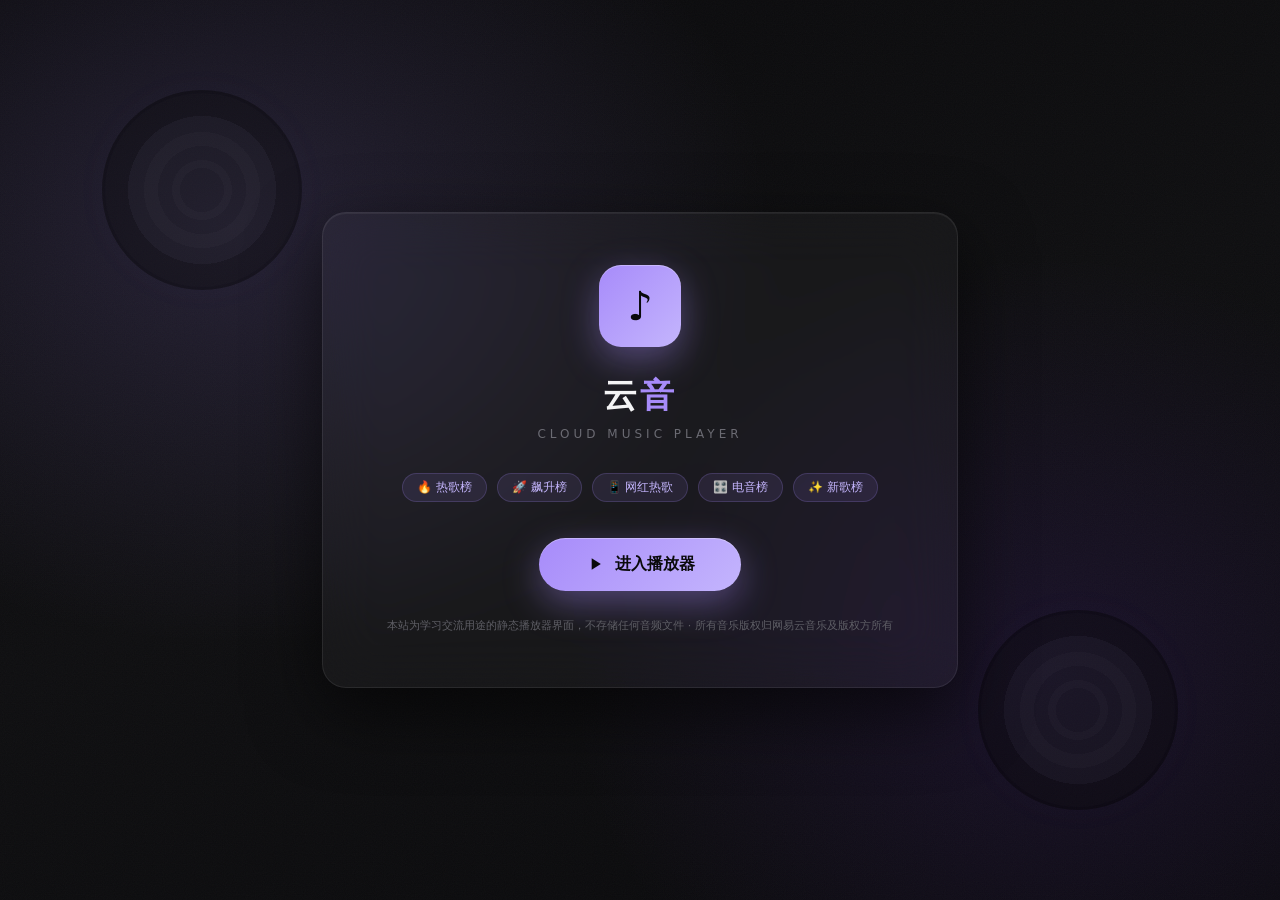
==== index.html @ b5663b60 "feat: 音质选择/歌单导入/收藏备份/定时关闭/快捷键/分享卡/性能优化" ====
<!DOCTYPE html>
<html lang="zh-CN">
<head>
<meta charset="UTF-8" />
<meta name="viewport" content="width=device-width, initial-scale=1.0" />
<title>云音 - 免费在线音乐播放器 | 热歌榜 网红热歌 在线听歌</title>
<meta name="description" content="云音是一款免费在线音乐播放器，提供网易云音乐热歌榜、新歌榜、飙升榜、原创榜、网红热歌榜、电音榜等排行榜，支持在线播放、歌词同步、我的收藏、私人FM，无需下载即可在线听歌。" />
<meta name="keywords" content="在线音乐播放器,免费听歌,热歌榜,网红热歌,网易云音乐,在线听歌,音乐排行榜,飙升榜,新歌榜,免费音乐播放器" />
<meta name="author" content="云音 Cloud Music" />
<meta name="robots" content="index, follow" />
<meta name="theme-color" content="#09090b" />
<link rel="manifest" href="manifest.webmanifest" />
<link rel="icon" type="image/png" sizes="192x192" href="icon-192.png" />
<link rel="apple-touch-icon" href="icon-192.png" />
<meta name="language" content="zh-CN" />
<link rel="canonical" href="./" />
<!-- Open Graph -->
<meta property="og:type" content="website" />
<meta property="og:title" content="云音 - 免费在线音乐播放器" />
<meta property="og:description" content="免费在线音乐播放器，热歌榜、网红热歌榜、飙升榜等多排行榜，在线听歌，支持歌词显示与多源切换。" />
<meta property="og:site_name" content="云音 Cloud Music" />
<meta property="og:locale" content="zh_CN" />
<meta property="og:url" content="https://yunyin-music.github.io/" />
<meta property="og:image" content="https://yunyin-music.github.io/icon-512.png" />
<meta name="twitter:image" content="https://yunyin-music.github.io/icon-512.png" />
<!-- Twitter Card -->
<meta name="twitter:card" content="summary_large_image" />
<meta name="twitter:title" content="云音 - 免费在线音乐播放器" />
<meta name="twitter:description" content="免费在线音乐播放器，多排行榜在线听歌，支持歌词显示。" />
<!-- Structured Data -->
<script type="application/ld+json">
{
  "@context": "https://schema.org",
  "@type": "WebApplication",
  "name": "云音 - 在线音乐播放器",
  "description": "免费在线音乐播放器，提供热歌榜、网红热歌榜、飙升榜等多排行榜，支持在线播放与歌词显示。",
  "applicationCategory": "MusicApplication",
  "operatingSystem": "Web",
  "offers": {
    "@type": "Offer",
    "price": "0",
    "priceCurrency": "CNY"
  }
}
</script>
<style>
  *{box-sizing:border-box;margin:0;padding:0}
  body{
    font-family:-apple-system,BlinkMacSystemFont,"PingFang SC","Microsoft YaHei","Hiragino Sans GB","Segoe UI",system-ui,sans-serif;
    min-height:100vh;
    background:#09090b;
    color:#f4f4f5;
    display:flex;align-items:center;justify-content:center;
    overflow:hidden;
    position:relative;
    -webkit-font-smoothing:antialiased;
    -moz-osx-font-smoothing:grayscale;
  }
  .bg{
    position:fixed;inset:0;z-index:-2;
    background:
      radial-gradient(900px 700px at 18% 25%, rgba(167,139,250,.16), transparent 60%),
      radial-gradient(800px 700px at 82% 75%, rgba(124,58,237,.12), transparent 60%),
      linear-gradient(160deg,#09090b,#0e0e10,#09090b);
  }
  .bg::after{
    content:"";position:fixed;inset:0;z-index:-1;opacity:.035;
    background-image:url("data:image/svg+xml;utf8,<svg xmlns='http://www.w3.org/2000/svg' width='160' height='160'><filter id='n'><feTurbulence type='fractalNoise' baseFrequency='0.9' numOctaves='2'/></filter><rect width='100%25' height='100%25' filter='url(%23n)'/></svg>");
  }
  .card{
    text-align:center;
    padding:52px 64px;
    background:rgba(255,255,255,.035);
    border:1px solid rgba(255,255,255,.08);
    border-radius:24px;
    backdrop-filter:blur(28px) saturate(1.2);
    -webkit-backdrop-filter:blur(28px) saturate(1.2);
    box-shadow:0 24px 70px rgba(0,0,0,.6),inset 0 1px 0 rgba(255,255,255,.06);
    animation:fadeUp .8s cubic-bezier(.2,.8,.2,1);
  }
  @keyframes fadeUp{from{opacity:0;transform:translateY(20px)}to{opacity:1;transform:translateY(0)}}
  .logo{
    width:82px;height:82px;border-radius:22px;margin:0 auto 26px;
    background:linear-gradient(135deg,#a78bfa,#c4b5fd);
    display:flex;align-items:center;justify-content:center;
    font-size:40px;color:#0a0a0b;
    box-shadow:0 12px 36px rgba(167,139,250,.4),inset 0 1px 0 rgba(255,255,255,.3);
    animation:float 3.5s ease-in-out infinite;
  }
  @keyframes float{0%,100%{transform:translateY(0)}50%{transform:translateY(-8px)}}
  h1{font-size:34px;font-weight:800;letter-spacing:3px;margin-bottom:8px}
  h1 span{color:#a78bfa}
  .sub{color:#6b6b73;font-size:12px;letter-spacing:4px;margin-bottom:32px;font-weight:500}
  .tags{display:flex;gap:10px;justify-content:center;flex-wrap:wrap;margin-bottom:36px}
  .tag{
    font-size:12px;color:#c4b5fd;
    background:rgba(167,139,250,.1);
    padding:5px 14px;border-radius:20px;
    border:1px solid rgba(167,139,250,.2);
    transition:.2s;
  }
  .tag:hover{background:rgba(167,139,250,.16);border-color:rgba(167,139,250,.35)}
  .enter-btn{
    display:inline-flex;align-items:center;gap:10px;
    background:linear-gradient(135deg,#a78bfa,#c4b5fd);
    color:#0a0a0b;font-weight:700;font-size:16px;
    border:none;padding:16px 46px;border-radius:50px;cursor:pointer;
    box-shadow:0 12px 36px rgba(167,139,250,.4),inset 0 1px 0 rgba(255,255,255,.3);
    transition:.2s cubic-bezier(.4,0,.2,1);text-decoration:none;
  }
  .enter-btn:hover{transform:translateY(-2px) scale(1.02);box-shadow:0 16px 46px rgba(167,139,250,.55),inset 0 1px 0 rgba(255,255,255,.35)}
  .enter-btn svg{width:20px;height:20px}
  .note{margin-top:26px;font-size:11px;color:#5f5f66;line-height:1.7}
  .note a{color:#a78bfa;text-decoration:none}
  .vinyl-deco{
    position:absolute;width:200px;height:200px;border-radius:50%;
    background:
      radial-gradient(circle at center,#1f1f23 0 22px,#2a2a2f 22px 30px,#1f1f23 30px 44px,#2a2a2f 44px 58px,#1f1f23 58px 74px,#09090b 74px);
    border:3px solid #000;opacity:.35;
    animation:spin 14s linear infinite;
    box-shadow:0 0 40px rgba(167,139,250,.08);
  }
  .vinyl-deco.left{top:10%;left:8%}
  .vinyl-deco.right{bottom:10%;right:8%;animation-direction:reverse}
  @keyframes spin{to{transform:rotate(360deg)}}
  @media(max-width:600px){
    .card{padding:38px 28px;margin:20px}
    h1{font-size:26px}
    .vinyl-deco{display:none}
  }
</style>
</head>
<body>
<div class="bg"></div>
<div class="vinyl-deco left"></div>
<div class="vinyl-deco right"></div>

<div class="card">
  <div class="logo">♪</div>
  <h1>云<span>音</span></h1>
  <p class="sub">CLOUD MUSIC PLAYER</p>
  <div class="tags">
    <span class="tag">🔥 热歌榜</span>
    <span class="tag">🚀 飙升榜</span>
    <span class="tag">📱 网红热歌</span>
    <span class="tag">🎛️ 电音榜</span>
    <span class="tag">✨ 新歌榜</span>
  </div>
  <a class="enter-btn" href="player.html">
    <svg viewBox="0 0 24 24" fill="currentColor"><path d="M8 5v14l11-7z"/></svg>
    进入播放器
  </a>
  <p class="note">本站为学习交流用途的静态播放器界面，不存储任何音频文件 · 所有音乐版权归网易云音乐及版权方所有</p>
</div>
</body>
</html>
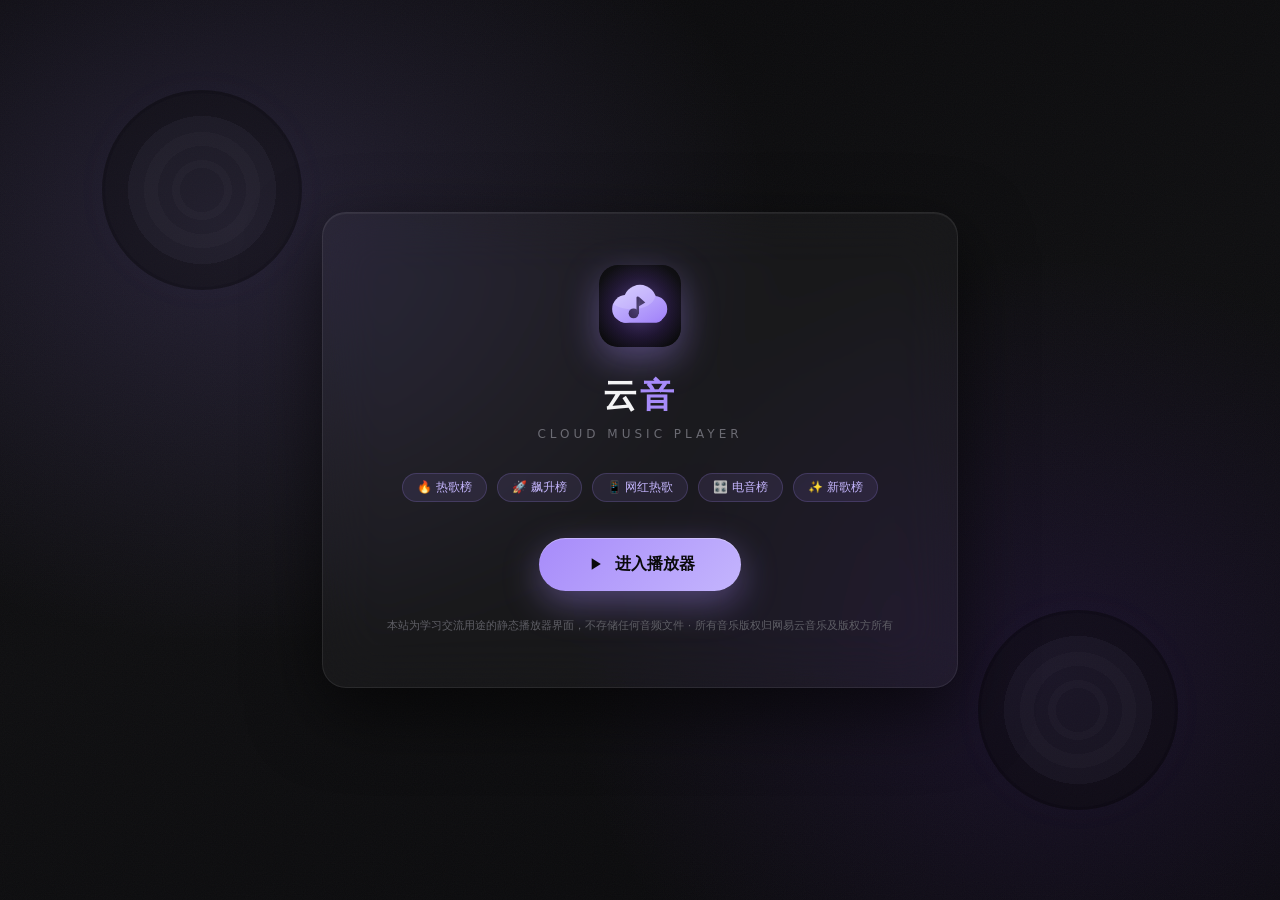
==== commit 162d1e3e: "feat: ?????logo--??????/??????????,??32px?maskable??" ====
--- a/index.html
+++ b/index.html
@@ -2,7 +2,10 @@
 <html lang="zh-CN">
 <head>
 <meta charset="UTF-8" />
-<meta name="viewport" content="width=device-width, initial-scale=1.0" />
+<meta name="viewport" content="width=device-width, initial-scale=1.0, viewport-fit=cover" />
+<meta name="apple-mobile-web-app-capable" content="yes" />
+<meta name="apple-mobile-web-app-status-bar-style" content="black-translucent" />
+<meta name="apple-mobile-web-app-title" content="云音" />
 <title>云音 - 免费在线音乐播放器 | 热歌榜 网红热歌 在线听歌</title>
 <meta name="description" content="云音是一款免费在线音乐播放器，提供网易云音乐热歌榜、新歌榜、飙升榜、原创榜、网红热歌榜、电音榜等排行榜，支持在线播放、歌词同步、我的收藏、私人FM，无需下载即可在线听歌。" />
 <meta name="keywords" content="在线音乐播放器,免费听歌,热歌榜,网红热歌,网易云音乐,在线听歌,音乐排行榜,飙升榜,新歌榜,免费音乐播放器" />
@@ -10,8 +13,12 @@
 <meta name="robots" content="index, follow" />
 <meta name="theme-color" content="#09090b" />
 <link rel="manifest" href="manifest.webmanifest" />
+<link rel="icon" type="image/png" sizes="32x32" href="icon-32.png" />
 <link rel="icon" type="image/png" sizes="192x192" href="icon-192.png" />
 <link rel="apple-touch-icon" href="icon-192.png" />
+<!-- 预取播放器页面 + 预热 API 连接，点击进入后秒开 -->
+<link rel="prefetch" href="player.html" as="document" />
+<link rel="preconnect" href="https://api.injahow.cn" crossorigin />
 <meta name="language" content="zh-CN" />
 <link rel="canonical" href="./" />
 <!-- Open Graph -->
@@ -80,13 +87,12 @@
   }
   @keyframes fadeUp{from{opacity:0;transform:translateY(20px)}to{opacity:1;transform:translateY(0)}}
   .logo{
-    width:82px;height:82px;border-radius:22px;margin:0 auto 26px;
-    background:linear-gradient(135deg,#a78bfa,#c4b5fd);
-    display:flex;align-items:center;justify-content:center;
-    font-size:40px;color:#0a0a0b;
-    box-shadow:0 12px 36px rgba(167,139,250,.4),inset 0 1px 0 rgba(255,255,255,.3);
+    width:82px;height:82px;border-radius:19px;margin:0 auto 26px;
+    overflow:hidden;
+    box-shadow:0 12px 36px rgba(167,139,250,.4);
     animation:float 3.5s ease-in-out infinite;
   }
+  .logo svg{display:block;width:100%;height:100%}
   @keyframes float{0%,100%{transform:translateY(0)}50%{transform:translateY(-8px)}}
   h1{font-size:34px;font-weight:800;letter-spacing:3px;margin-bottom:8px}
   h1 span{color:#a78bfa}
@@ -136,7 +142,22 @@
 <div class="vinyl-deco right"></div>
 
 <div class="card">
-  <div class="logo">♪</div>
+  <div class="logo">
+    <svg viewBox="0 0 512 512" role="img" aria-label="云音 Logo">
+      <defs>
+        <radialGradient id="yyLgBg2" cx=".5" cy=".42" r=".78"><stop offset="0" stop-color="#1b1a21"/><stop offset="1" stop-color="#09090b"/></radialGradient>
+        <radialGradient id="yyLgHalo2" cx=".5" cy=".52" r=".58"><stop offset="0" stop-color="#a78bfa" stop-opacity=".40"/><stop offset=".65" stop-color="#7c3aed" stop-opacity=".13"/><stop offset="1" stop-color="#7c3aed" stop-opacity="0"/></radialGradient>
+        <linearGradient id="yyLgCloud2" x1=".15" y1="0" x2=".75" y2="1"><stop offset="0" stop-color="#efeaff"/><stop offset=".34" stop-color="#c4b5fd"/><stop offset=".72" stop-color="#a78bfa"/><stop offset="1" stop-color="#8b5cf6"/></linearGradient>
+        <mask id="yyLgMask2">
+          <g fill="#fff"><circle cx="168" cy="274" r="86"/><circle cx="256" cy="228" r="104"/><circle cx="346" cy="274" r="80"/><rect x="112" y="272" width="290" height="88" rx="44"/></g>
+          <g fill="#000"><circle cx="216" cy="302" r="31"/><rect x="234" y="197" width="16" height="110" rx="8"/><path d="M250 200 L289 234 L250 258 Z"/></g>
+        </mask>
+      </defs>
+      <rect width="512" height="512" rx="115" fill="url(#yyLgBg2)"/>
+      <rect width="512" height="512" rx="115" fill="url(#yyLgHalo2)"/>
+      <g mask="url(#yyLgMask2)"><rect width="512" height="512" fill="url(#yyLgCloud2)"/><ellipse cx="205" cy="190" rx="146" ry="86" fill="#ffffff" opacity=".16"/></g>
+    </svg>
+  </div>
   <h1>云<span>音</span></h1>
   <p class="sub">CLOUD MUSIC PLAYER</p>
   <div class="tags">
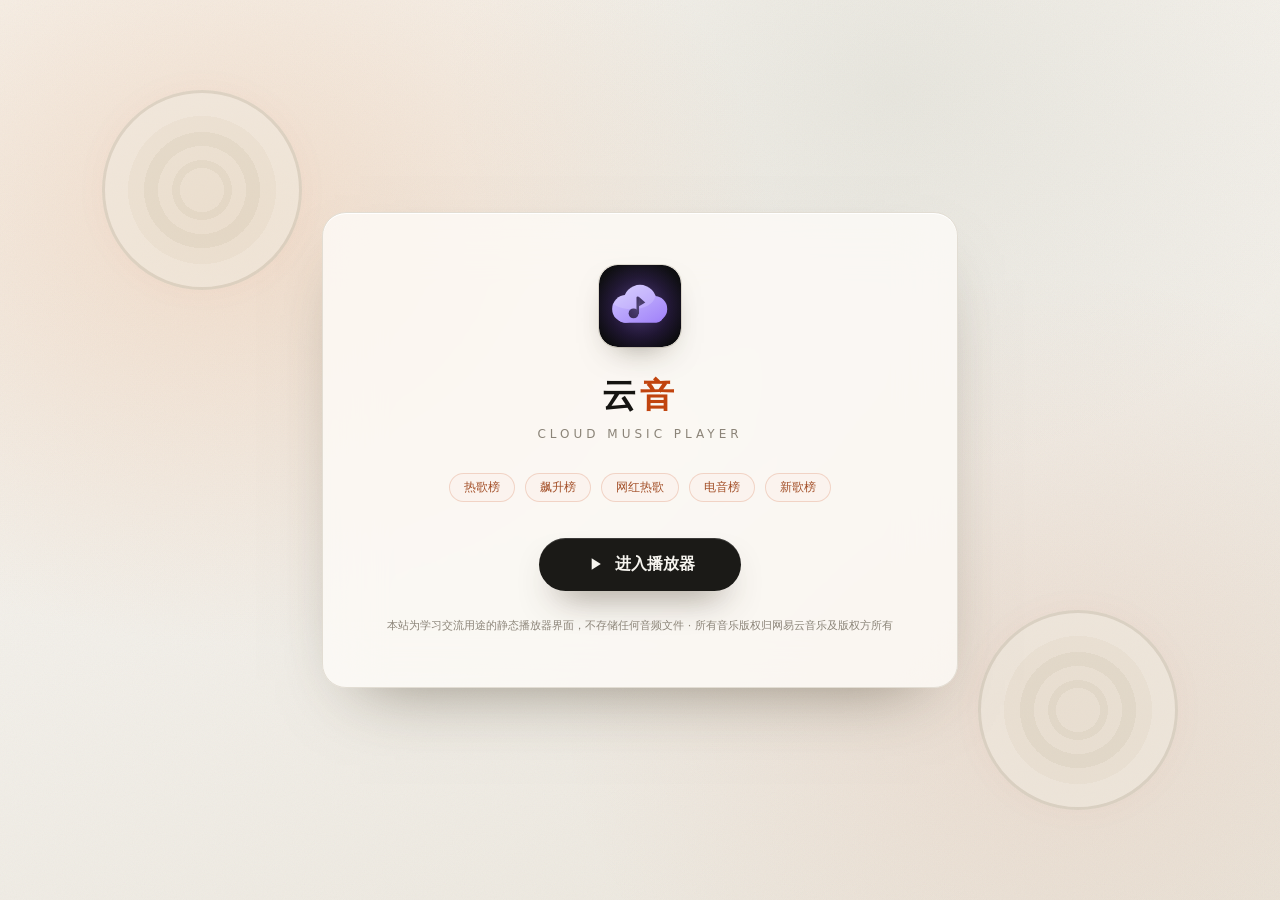
==== commit fa0006c9: "feat: adopt design D paper-light theme + unified icons" ====
--- a/index.html
+++ b/index.html
@@ -11,7 +11,7 @@
 <meta name="keywords" content="在线音乐播放器,免费听歌,热歌榜,网红热歌,网易云音乐,在线听歌,音乐排行榜,飙升榜,新歌榜,免费音乐播放器" />
 <meta name="author" content="云音 Cloud Music" />
 <meta name="robots" content="index, follow" />
-<meta name="theme-color" content="#09090b" />
+<meta name="theme-color" content="#f2efe9" />
 <link rel="manifest" href="manifest.webmanifest" />
 <link rel="icon" type="image/png" sizes="32x32" href="icon-32.png" />
 <link rel="icon" type="image/png" sizes="192x192" href="icon-192.png" />
@@ -55,8 +55,8 @@
   body{
     font-family:-apple-system,BlinkMacSystemFont,"PingFang SC","Microsoft YaHei","Hiragino Sans GB","Segoe UI",system-ui,sans-serif;
     min-height:100vh;
-    background:#09090b;
-    color:#f4f4f5;
+    background:#f2efe9;
+    color:#151411;
     display:flex;align-items:center;justify-content:center;
     overflow:hidden;
     position:relative;
@@ -66,65 +66,66 @@
   .bg{
     position:fixed;inset:0;z-index:-2;
     background:
-      radial-gradient(900px 700px at 18% 25%, rgba(167,139,250,.16), transparent 60%),
-      radial-gradient(800px 700px at 82% 75%, rgba(124,58,237,.12), transparent 60%),
-      linear-gradient(160deg,#09090b,#0e0e10,#09090b);
+      radial-gradient(900px 700px at 18% 25%, rgba(233,180,140,.34), transparent 60%),
+      radial-gradient(800px 700px at 82% 78%, rgba(193,68,14,.08), transparent 62%),
+      radial-gradient(700px 600px at 70% 10%, rgba(122,132,110,.10), transparent 64%),
+      linear-gradient(160deg,#f7f4ee,#f2efe9,#ebe6dc);
   }
   .bg::after{
-    content:"";position:fixed;inset:0;z-index:-1;opacity:.035;
+    content:"";position:fixed;inset:0;z-index:-1;opacity:.05;mix-blend-mode:multiply;
     background-image:url("data:image/svg+xml;utf8,<svg xmlns='http://www.w3.org/2000/svg' width='160' height='160'><filter id='n'><feTurbulence type='fractalNoise' baseFrequency='0.9' numOctaves='2'/></filter><rect width='100%25' height='100%25' filter='url(%23n)'/></svg>");
   }
   .card{
     text-align:center;
     padding:52px 64px;
-    background:rgba(255,255,255,.035);
-    border:1px solid rgba(255,255,255,.08);
+    background:rgba(253,251,247,.82);
+    border:1px solid #e2ddd3;
     border-radius:24px;
-    backdrop-filter:blur(28px) saturate(1.2);
-    -webkit-backdrop-filter:blur(28px) saturate(1.2);
-    box-shadow:0 24px 70px rgba(0,0,0,.6),inset 0 1px 0 rgba(255,255,255,.06);
+    backdrop-filter:blur(28px) saturate(1.1);
+    -webkit-backdrop-filter:blur(28px) saturate(1.1);
+    box-shadow:0 30px 70px -38px rgba(60,50,30,.6),inset 0 1px 0 #fff;
     animation:fadeUp .8s cubic-bezier(.2,.8,.2,1);
   }
   @keyframes fadeUp{from{opacity:0;transform:translateY(20px)}to{opacity:1;transform:translateY(0)}}
   .logo{
     width:82px;height:82px;border-radius:19px;margin:0 auto 26px;
     overflow:hidden;
-    box-shadow:0 12px 36px rgba(167,139,250,.4);
+    box-shadow:0 14px 34px -18px rgba(60,50,30,.65),0 0 0 1px #e2ddd3;
     animation:float 3.5s ease-in-out infinite;
   }
   .logo svg{display:block;width:100%;height:100%}
   @keyframes float{0%,100%{transform:translateY(0)}50%{transform:translateY(-8px)}}
-  h1{font-size:34px;font-weight:800;letter-spacing:3px;margin-bottom:8px}
-  h1 span{color:#a78bfa}
-  .sub{color:#6b6b73;font-size:12px;letter-spacing:4px;margin-bottom:32px;font-weight:500}
+  h1{font-family:"Songti SC","Source Han Serif SC",Georgia,serif;font-size:34px;font-weight:600;letter-spacing:4px;margin-bottom:8px}
+  h1 span{color:#c1440e}
+  .sub{color:#8b8478;font-size:12px;letter-spacing:4px;margin-bottom:32px;font-weight:500}
   .tags{display:flex;gap:10px;justify-content:center;flex-wrap:wrap;margin-bottom:36px}
   .tag{
-    font-size:12px;color:#c4b5fd;
-    background:rgba(167,139,250,.1);
+    font-size:12px;color:#a4512a;
+    background:#fbf3ee;
     padding:5px 14px;border-radius:20px;
-    border:1px solid rgba(167,139,250,.2);
+    border:1px solid rgba(193,68,14,.18);
     transition:.2s;
   }
-  .tag:hover{background:rgba(167,139,250,.16);border-color:rgba(167,139,250,.35)}
+  .tag:hover{background:#f7e8de;border-color:rgba(193,68,14,.34)}
   .enter-btn{
     display:inline-flex;align-items:center;gap:10px;
-    background:linear-gradient(135deg,#a78bfa,#c4b5fd);
-    color:#0a0a0b;font-weight:700;font-size:16px;
+    background:#1b1a17;
+    color:#f7f5f0;font-weight:700;font-size:16px;
     border:none;padding:16px 46px;border-radius:50px;cursor:pointer;
-    box-shadow:0 12px 36px rgba(167,139,250,.4),inset 0 1px 0 rgba(255,255,255,.3);
+    box-shadow:0 18px 36px -18px rgba(60,50,30,.8),inset 0 1px 0 rgba(255,255,255,.14);
     transition:.2s cubic-bezier(.4,0,.2,1);text-decoration:none;
   }
-  .enter-btn:hover{transform:translateY(-2px) scale(1.02);box-shadow:0 16px 46px rgba(167,139,250,.55),inset 0 1px 0 rgba(255,255,255,.35)}
+  .enter-btn:hover{transform:translateY(-2px) scale(1.02);background:#241f19;box-shadow:0 22px 44px -18px rgba(60,50,30,.9),inset 0 1px 0 rgba(255,255,255,.2)}
   .enter-btn svg{width:20px;height:20px}
-  .note{margin-top:26px;font-size:11px;color:#5f5f66;line-height:1.7}
-  .note a{color:#a78bfa;text-decoration:none}
+  .note{margin-top:26px;font-size:11px;color:#8b8478;line-height:1.7}
+  .note a{color:#c1440e;text-decoration:none}
   .vinyl-deco{
     position:absolute;width:200px;height:200px;border-radius:50%;
     background:
-      radial-gradient(circle at center,#1f1f23 0 22px,#2a2a2f 22px 30px,#1f1f23 30px 44px,#2a2a2f 44px 58px,#1f1f23 58px 74px,#09090b 74px);
-    border:3px solid #000;opacity:.35;
+      radial-gradient(circle at center,#e7e0d2 0 22px,#dbd3c2 22px 30px,#e7e0d2 30px 44px,#dbd3c2 44px 58px,#e7e0d2 58px 74px,#efe9df 74px);
+    border:3px solid #cdc5b4;opacity:.55;
     animation:spin 14s linear infinite;
-    box-shadow:0 0 40px rgba(167,139,250,.08);
+    box-shadow:0 0 40px rgba(193,68,14,.06);
   }
   .vinyl-deco.left{top:10%;left:8%}
   .vinyl-deco.right{bottom:10%;right:8%;animation-direction:reverse}
@@ -161,11 +162,11 @@
   <h1>云<span>音</span></h1>
   <p class="sub">CLOUD MUSIC PLAYER</p>
   <div class="tags">
-    <span class="tag">🔥 热歌榜</span>
-    <span class="tag">🚀 飙升榜</span>
-    <span class="tag">📱 网红热歌</span>
-    <span class="tag">🎛️ 电音榜</span>
-    <span class="tag">✨ 新歌榜</span>
+    <span class="tag">热歌榜</span>
+    <span class="tag">飙升榜</span>
+    <span class="tag">网红热歌</span>
+    <span class="tag">电音榜</span>
+    <span class="tag">新歌榜</span>
   </div>
   <a class="enter-btn" href="player.html">
     <svg viewBox="0 0 24 24" fill="currentColor"><path d="M8 5v14l11-7z"/></svg>
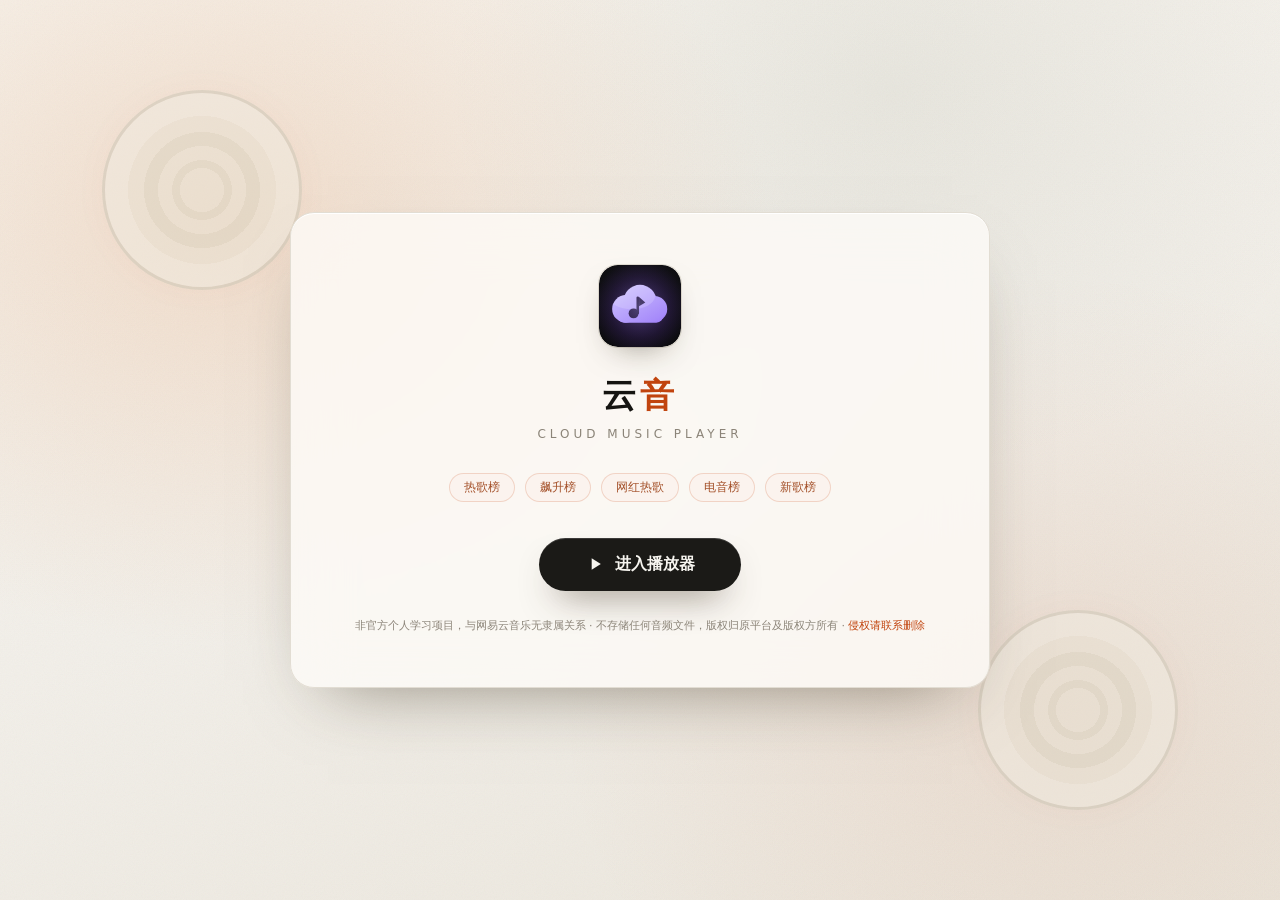
==== commit c5b04745: "docs: add copyright disclaimer and takedown contact" ====
--- a/index.html
+++ b/index.html
@@ -172,7 +172,7 @@
     <svg viewBox="0 0 24 24" fill="currentColor"><path d="M8 5v14l11-7z"/></svg>
     进入播放器
   </a>
-  <p class="note">本站为学习交流用途的静态播放器界面，不存储任何音频文件 · 所有音乐版权归网易云音乐及版权方所有</p>
+  <p class="note">非官方个人学习项目，与网易云音乐无隶属关系 · 不存储任何音频文件，版权归原平台及版权方所有 · <a href="https://github.com/yunyin-music/yunyin-music.github.io/issues/new" target="_blank" rel="noopener">侵权请联系删除</a></p>
 </div>
 </body>
 </html>
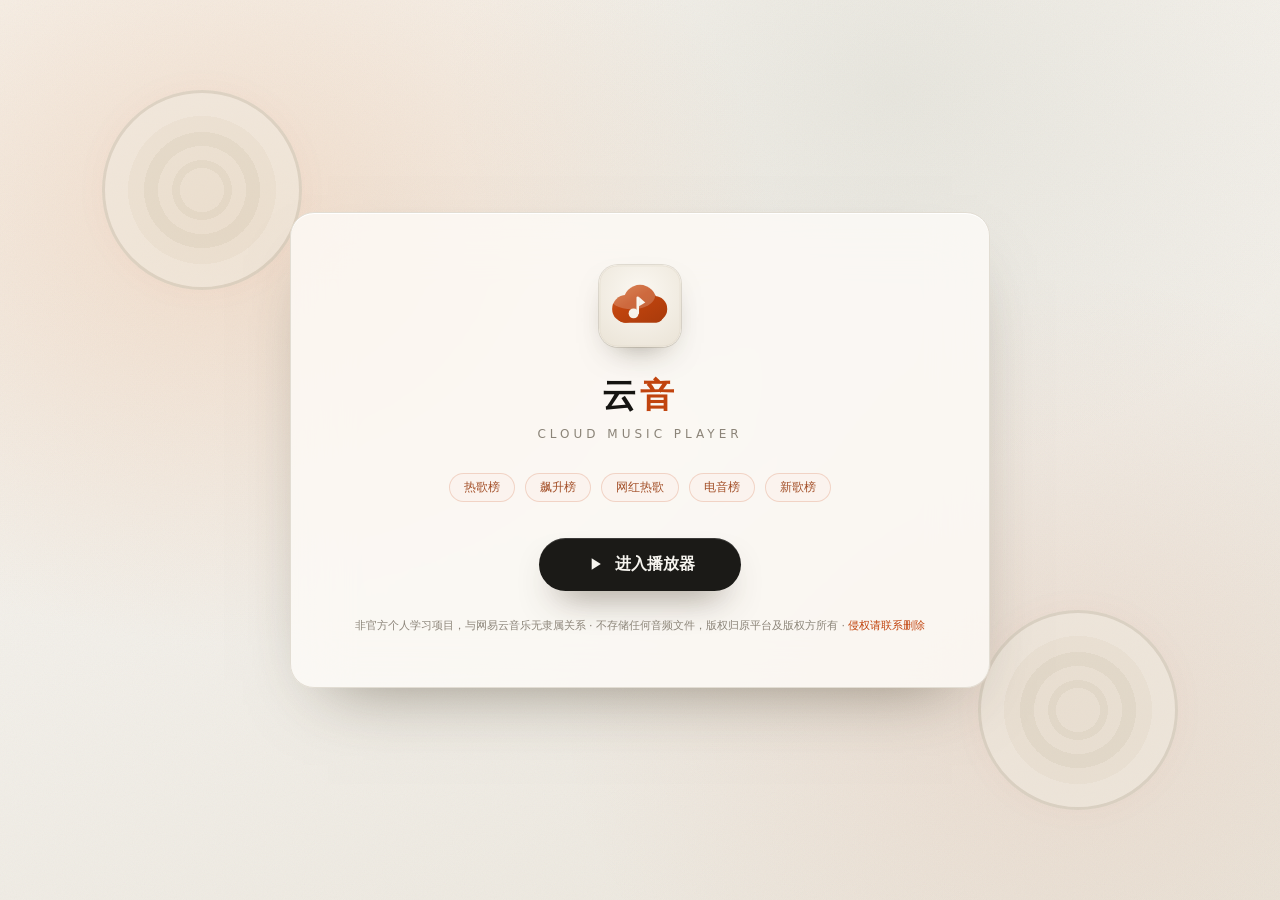
==== commit bb569568: "style: sync paper-theme logo across pages and app icons" ====
--- a/index.html
+++ b/index.html
@@ -146,17 +146,16 @@
   <div class="logo">
     <svg viewBox="0 0 512 512" role="img" aria-label="云音 Logo">
       <defs>
-        <radialGradient id="yyLgBg2" cx=".5" cy=".42" r=".78"><stop offset="0" stop-color="#1b1a21"/><stop offset="1" stop-color="#09090b"/></radialGradient>
-        <radialGradient id="yyLgHalo2" cx=".5" cy=".52" r=".58"><stop offset="0" stop-color="#a78bfa" stop-opacity=".40"/><stop offset=".65" stop-color="#7c3aed" stop-opacity=".13"/><stop offset="1" stop-color="#7c3aed" stop-opacity="0"/></radialGradient>
-        <linearGradient id="yyLgCloud2" x1=".15" y1="0" x2=".75" y2="1"><stop offset="0" stop-color="#efeaff"/><stop offset=".34" stop-color="#c4b5fd"/><stop offset=".72" stop-color="#a78bfa"/><stop offset="1" stop-color="#8b5cf6"/></linearGradient>
+        <radialGradient id="yyLgBg2" cx=".5" cy=".34" r=".82"><stop offset="0" stop-color="#fbf8f2"/><stop offset="1" stop-color="#eae3d6"/></radialGradient>
+        <linearGradient id="yyLgCloud2" x1=".12" y1="0" x2=".72" y2="1"><stop offset="0" stop-color="#e08a4e"/><stop offset=".45" stop-color="#c1440e"/><stop offset="1" stop-color="#9d360a"/></linearGradient>
         <mask id="yyLgMask2">
           <g fill="#fff"><circle cx="168" cy="274" r="86"/><circle cx="256" cy="228" r="104"/><circle cx="346" cy="274" r="80"/><rect x="112" y="272" width="290" height="88" rx="44"/></g>
           <g fill="#000"><circle cx="216" cy="302" r="31"/><rect x="234" y="197" width="16" height="110" rx="8"/><path d="M250 200 L289 234 L250 258 Z"/></g>
         </mask>
       </defs>
       <rect width="512" height="512" rx="115" fill="url(#yyLgBg2)"/>
-      <rect width="512" height="512" rx="115" fill="url(#yyLgHalo2)"/>
-      <g mask="url(#yyLgMask2)"><rect width="512" height="512" fill="url(#yyLgCloud2)"/><ellipse cx="205" cy="190" rx="146" ry="86" fill="#ffffff" opacity=".16"/></g>
+      <rect x="6" y="6" width="500" height="500" rx="110" fill="none" stroke="#dfd8c9" stroke-width="3"/>
+      <g mask="url(#yyLgMask2)"><rect width="512" height="512" fill="url(#yyLgCloud2)"/><ellipse cx="205" cy="190" rx="146" ry="86" fill="#ffffff" opacity=".2"/></g>
     </svg>
   </div>
   <h1>云<span>音</span></h1>
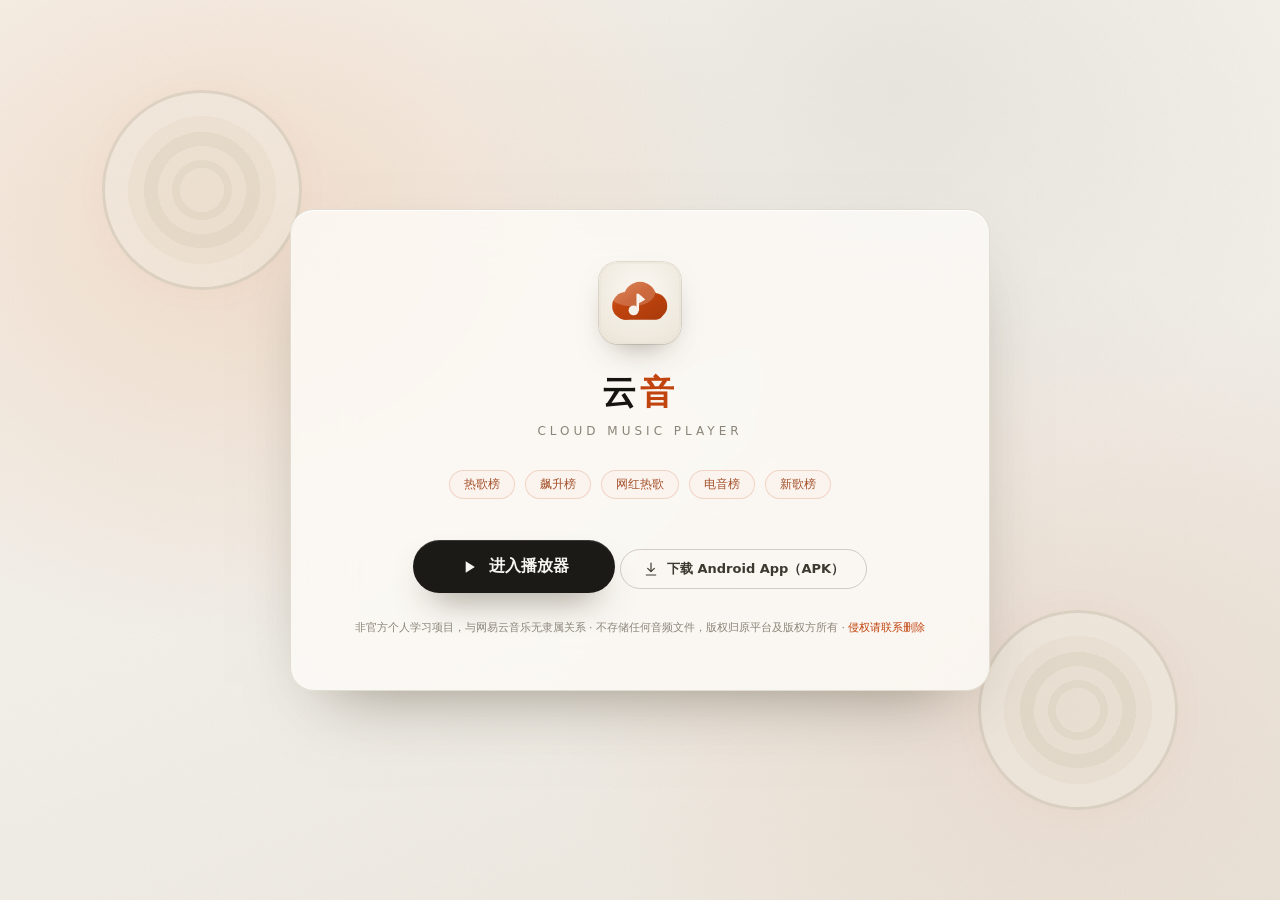
==== commit 6b91dbff: "feat: add Android APK download entry on landing page" ====
--- a/index.html
+++ b/index.html
@@ -117,6 +117,14 @@
   }
   .enter-btn:hover{transform:translateY(-2px) scale(1.02);background:#241f19;box-shadow:0 22px 44px -18px rgba(60,50,30,.9),inset 0 1px 0 rgba(255,255,255,.2)}
   .enter-btn svg{width:20px;height:20px}
+  .apk-btn{
+    display:inline-flex;align-items:center;gap:8px;margin-top:14px;
+    color:#3d3830;font-weight:600;font-size:13px;text-decoration:none;
+    padding:10px 22px;border-radius:50px;border:1px solid rgba(60,50,30,.22);
+    transition:.2s;
+  }
+  .apk-btn:hover{background:rgba(255,255,255,.6);border-color:rgba(60,50,30,.4)}
+  .apk-btn svg{width:16px;height:16px}
   .note{margin-top:26px;font-size:11px;color:#8b8478;line-height:1.7}
   .note a{color:#c1440e;text-decoration:none}
   .vinyl-deco{
@@ -171,6 +179,10 @@
     <svg viewBox="0 0 24 24" fill="currentColor"><path d="M8 5v14l11-7z"/></svg>
     进入播放器
   </a>
+  <a class="apk-btn" href="download/yunyin.apk" download>
+    <svg viewBox="0 0 24 24" fill="none" stroke="currentColor" stroke-width="1.8" stroke-linecap="round" stroke-linejoin="round"><path d="M12 3v12"/><path d="m7 11 5 5 5-5"/><path d="M5 21h14"/></svg>
+    下载 Android App（APK）
+  </a>
   <p class="note">非官方个人学习项目，与网易云音乐无隶属关系 · 不存储任何音频文件，版权归原平台及版权方所有 · <a href="https://github.com/yunyin-music/yunyin-music.github.io/issues/new" target="_blank" rel="noopener">侵权请联系删除</a></p>
 </div>
 </body>
